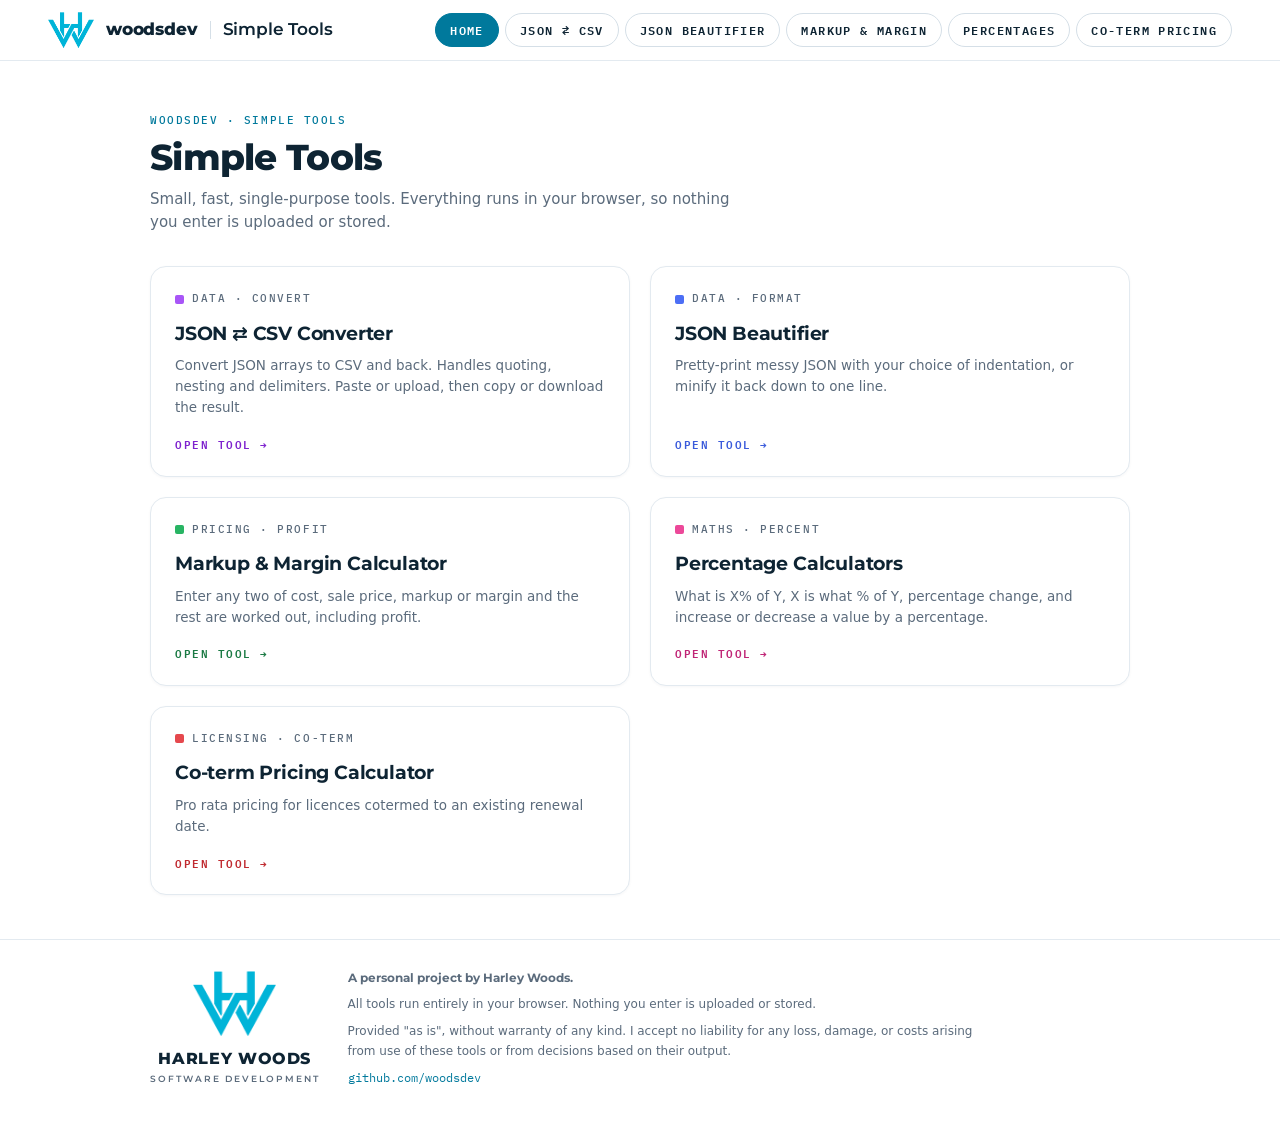
==== index.html @ 1fb64d79 "Add a JSON beautifier" ====
<!DOCTYPE html>
<html lang="en-GB">
<head>
  <meta charset="UTF-8">
  <meta name="viewport" content="width=device-width, initial-scale=1">
  <title>Simple Tools • woodsdev</title>
  <meta name="description" content="Small, fast, single-purpose tools that run entirely in your browser. Converters and calculators by Harley Woods.">
  <link rel="icon" href="data:image/svg+xml,%3Csvg xmlns='http://www.w3.org/2000/svg' viewBox='0 0 16 16'%3E%3Crect width='16' height='16' rx='3' fill='%2300b4d8'/%3E%3C/svg%3E">
  <link rel="preconnect" href="https://fonts.googleapis.com">
  <link rel="preconnect" href="https://fonts.gstatic.com" crossorigin>
  <link href="https://fonts.googleapis.com/css2?family=Montserrat:wght@600;700;800&family=IBM+Plex+Mono:wght@400;500;600&display=swap" rel="stylesheet">
  <link rel="stylesheet" href="/styles.css">
</head>
<body>

  <header class="site-head">
    <a class="brand" href="/">
      <span class="logo-mark" role="img" aria-label="Harley Woods Software Development"></span>
      <span class="wordmark"><strong>woodsdev</strong><span class="sep" aria-hidden="true"></span>Simple Tools</span>
    </a>
    <nav class="site-nav" aria-label="Tools">
      <a href="/" aria-current="page">Home</a>
      <a href="/pages/json-csv/">JSON ⇄ CSV</a>
      <a href="/pages/json-beautifier/">JSON Beautifier</a>
      <a href="/pages/markup-margin/">Markup &amp; Margin</a>
      <a href="/pages/percentage/">Percentages</a>
      <a href="/pages/coterm-pricing/">Co-term Pricing</a>
    </nav>
  </header>

  <main>
    <div class="intro">
      <p class="eyebrow">woodsdev · simple tools</p>
      <h1>Simple Tools</h1>
      <p class="lede">Small, fast, single-purpose tools. Everything runs in your browser, so nothing you enter is uploaded or stored.</p>
    </div>

    <div class="hub-grid">

      <a class="panel tool-card theme-purple" href="/pages/json-csv/">
        <p class="card-eyebrow"><span class="mark" aria-hidden="true"></span>Data · Convert</p>
        <h2>JSON ⇄ CSV Converter</h2>
        <p class="card-desc">Convert JSON arrays to CSV and back. Handles quoting, nesting and delimiters. Paste or upload, then copy or download the result.</p>
        <p class="card-go">Open tool →</p>
      </a>

      <a class="panel tool-card theme-blue" href="/pages/json-beautifier/">
        <p class="card-eyebrow"><span class="mark" aria-hidden="true"></span>Data · Format</p>
        <h2>JSON Beautifier</h2>
        <p class="card-desc">Pretty-print messy JSON with your choice of indentation, or minify it back down to one line.</p>
        <p class="card-go">Open tool →</p>
      </a>

      <a class="panel tool-card theme-green" href="/pages/markup-margin/">
        <p class="card-eyebrow"><span class="mark" aria-hidden="true"></span>Pricing · Profit</p>
        <h2>Markup &amp; Margin Calculator</h2>
        <p class="card-desc">Enter any two of cost, sale price, markup or margin and the rest are worked out, including profit.</p>
        <p class="card-go">Open tool →</p>
      </a>

      <a class="panel tool-card theme-pink" href="/pages/percentage/">
        <p class="card-eyebrow"><span class="mark" aria-hidden="true"></span>Maths · Percent</p>
        <h2>Percentage Calculators</h2>
        <p class="card-desc">What is X% of Y, X is what % of Y, percentage change, and increase or decrease a value by a percentage.</p>
        <p class="card-go">Open tool →</p>
      </a>

      <a class="panel tool-card theme-red" href="/pages/coterm-pricing/">
        <p class="card-eyebrow"><span class="mark" aria-hidden="true"></span>Licensing · Co-term</p>
        <h2>Co-term Pricing Calculator</h2>
        <p class="card-desc">Pro rata pricing for licences cotermed to an existing renewal date.</p>
        <p class="card-go">Open tool →</p>
      </a>

    </div>
  </main>

  <footer>
    <div class="foot-inner">
      <div class="foot-brand">
        <span class="foot-mark" aria-hidden="true"></span>
        <p class="foot-name">Harley Woods</p>
        <p class="foot-sub">Software Development</p>
      </div>
      <div class="foot-text">
        <p class="foot-strong">A personal project by Harley Woods.</p>
        <p>All tools run entirely in your browser. Nothing you enter is uploaded or stored.</p>
        <p>Provided "as is", without warranty of any kind. I accept no liability for any loss, damage, or costs arising from use of these tools or from decisions based on their output.</p>
        <p><a class="foot-gh" href="https://github.com/woodsdev">github.com/woodsdev</a></p>
      </div>
    </div>
  </footer>

</body>
</html>
---- styles.css ----
:root {
  --ink: #0e2433;
  --ink-soft: #5b6b7c;
  --line: #e3eaf0;
  --field-line: #d5dfe7;
  --field-invalid: #fdf3f2;
  --accent: #00b4d8;
  --accent-ink: #00799c;
  --accent-rgb: 0, 180, 216;
  --tint: #eef8fb;
  --tint-line: #cfe9f2;
  --error: #d92d20;
  --display: "Montserrat", "Segoe UI", system-ui, sans-serif;
  --mono: "IBM Plex Mono", "Consolas", monospace;
  --body: system-ui, "Segoe UI", -apple-system, sans-serif;
}

/* Per-page / per-card accent themes. Applied to <body> to theme a page,
   or to any element (e.g. a hub card) to theme just that subtree. */
.theme-red {
  --accent: #e5484d;
  --accent-ink: #c02a30;
  --accent-rgb: 229, 72, 77;
  --tint: #fdf1f1;
  --tint-line: #f6d2d3;
}

.theme-green {
  --accent: #28b463;
  --accent-ink: #1b7a44;
  --accent-rgb: 40, 180, 99;
  --tint: #eefaf3;
  --tint-line: #cfeeda;
}

.theme-pink {
  --accent: #ec4899;
  --accent-ink: #c02576;
  --accent-rgb: 236, 72, 153;
  --tint: #fdf0f7;
  --tint-line: #f6cfe5;
}

.theme-orange {
  --accent: #f97316;
  --accent-ink: #c2410c;
  --accent-rgb: 249, 115, 22;
  --tint: #fff4ec;
  --tint-line: #f8d8bd;
}

.theme-blue {
  --accent: #4c6ef5;
  --accent-ink: #3b5bdb;
  --accent-rgb: 76, 110, 245;
  --tint: #eff3fe;
  --tint-line: #cdd9f8;
}

.theme-purple {
  --accent: #a855f7;
  --accent-ink: #7e22ce;
  --accent-rgb: 168, 85, 247;
  --tint: #f8f1fe;
  --tint-line: #e6d4f8;
}

* {
  box-sizing: border-box;
}

/* The hidden attribute must win over any display rule (e.g. .conv-opts flex). */
[hidden] {
  display: none !important;
}

/* Column flex so the footer sits at the bottom of the viewport on short pages. */
body {
  margin: 0;
  display: flex;
  flex-direction: column;
  min-height: 100vh;
  font-family: var(--body);
  font-size: 15px;
  line-height: 1.4;
  background: #ffffff;
  color: var(--ink);
  -webkit-font-smoothing: antialiased;
}

::selection {
  background: rgba(var(--accent-rgb), 0.25);
}

.mark {
  display: inline-block;
  width: 9px;
  height: 9px;
  border-radius: 2px;
  background: var(--accent);
  flex: none;
}

/* ---- header ---- */

.site-head {
  display: flex;
  justify-content: space-between;
  align-items: center;
  flex-wrap: wrap;
  gap: 10px 16px;
  padding: 12px clamp(20px, 4vw, 48px);
  border-bottom: 1px solid var(--line);
}

.brand {
  display: flex;
  align-items: center;
  gap: 12px;
  text-decoration: none;
  color: inherit;
}

/* logo.png (720x564, flat colour on transparency) is used as a mask so
   the monogram takes the page accent colour. Regenerate it if
   assets/images/logo-full.png changes. */
.logo-mark {
  display: block;
  height: 36px;
  aspect-ratio: 720 / 564;
  flex: none;
  background: var(--accent);
  -webkit-mask: url(/assets/images/logo.png) no-repeat center / contain;
  mask: url(/assets/images/logo.png) no-repeat center / contain;
}

.wordmark {
  display: flex;
  align-items: center;
  white-space: nowrap;
  margin: 0;
  font-family: var(--display);
  font-size: 17px;
  font-weight: 600;
  letter-spacing: -0.01em;
}

.wordmark strong {
  font-weight: 800;
}

.wordmark .sep {
  width: 1px;
  height: 18px;
  margin: 0 12px;
  background: var(--field-line);
  flex: none;
}

/* ---- nav ---- */

.site-nav {
  display: flex;
  flex-wrap: wrap;
  gap: 6px;
}

.site-nav a {
  font-family: var(--mono);
  font-size: 11.5px;
  font-weight: 600;
  text-transform: uppercase;
  letter-spacing: 0.12em;
  color: var(--ink);
  text-decoration: none;
  padding: 8px 14px;
  border: 1px solid var(--field-line);
  border-radius: 999px;
  transition: color 0.15s, background-color 0.15s, border-color 0.15s;
}

.site-nav a:hover {
  color: var(--accent-ink);
  background: var(--tint);
  border-color: var(--accent);
}

.site-nav a[aria-current="page"] {
  color: #ffffff;
  background: var(--accent-ink);
  border-color: var(--accent-ink);
}

/* ---- intro ---- */

main {
  flex: 1 0 auto;
  width: 100%;
  max-width: 1020px;
  margin: 0 auto;
  padding: clamp(28px, 5vw, 52px) 20px 44px;
}

.intro {
  max-width: 580px;
  margin-bottom: 32px;
}

.eyebrow {
  margin: 0;
  font-family: var(--mono);
  font-size: 11px;
  font-weight: 500;
  text-transform: uppercase;
  letter-spacing: 0.14em;
  color: var(--accent-ink);
}

h1 {
  margin: 10px 0 10px;
  font-family: var(--display);
  font-size: clamp(28px, 4vw, 36px);
  font-weight: 800;
  letter-spacing: -0.02em;
  line-height: 1.1;
}

.lede {
  margin: 0;
  color: var(--ink-soft);
  line-height: 1.55;
}

/* ---- layout ---- */

.layout {
  display: grid;
  grid-template-columns: minmax(0, 1fr) 380px;
  gap: 28px;
}

/* ---- panels & form ---- */

.panel {
  background: #ffffff;
  border: 1px solid var(--line);
  border-radius: 16px;
  box-shadow: 0 1px 3px rgba(14, 36, 51, 0.04);
}

.form-panel {
  padding: 28px;
}

.panel-eyebrow,
.qgroup-label {
  margin: 0 0 18px;
  font-family: var(--mono);
  font-size: 11px;
  font-weight: 500;
  text-transform: uppercase;
  letter-spacing: 0.14em;
  color: var(--ink-soft);
}

.field-grid {
  display: grid;
  grid-template-columns: 1fr 1fr;
  gap: 18px 16px;
}

.field label {
  display: block;
  margin-bottom: 6px;
  font-size: 12.5px;
  font-weight: 600;
}

.unit {
  font-weight: 500;
  color: var(--ink-soft);
}

.field input,
.field select,
.field textarea {
  width: 100%;
  padding: 9px 12px;
  font-family: var(--mono);
  font-size: 14.5px;
  color: var(--ink);
  background: #ffffff;
  border: 1px solid var(--field-line);
  border-radius: 10px;
  transition: border-color 0.15s, background-color 0.15s, box-shadow 0.15s;
}

.field input:hover,
.field select:hover,
.field textarea:hover {
  border-color: #b9cbd8;
}

.field input:focus,
.field select:focus,
.field textarea:focus {
  outline: none;
  border-color: var(--accent);
  box-shadow: 0 0 0 3px rgba(var(--accent-rgb), 0.18);
}

.field input[aria-invalid="true"],
.field textarea[aria-invalid="true"] {
  border-color: var(--error);
  background: var(--field-invalid);
}

/* Computed (non-driver) fields on the markup & margin calculator */
.field input.computed {
  background: var(--tint);
  border-color: var(--tint-line);
}

.calc-flag {
  font-family: var(--mono);
  font-size: 9.5px;
  font-weight: 500;
  text-transform: uppercase;
  letter-spacing: 0.08em;
  color: var(--accent-ink);
  margin-left: 6px;
}

.field-error {
  margin: 6px 0 0;
  font-size: 12px;
  color: var(--error);
}

.form-note {
  margin: 20px 0 0;
  padding-top: 16px;
  border-top: 1px dashed var(--line);
  font-size: 12.5px;
  line-height: 1.55;
  color: var(--ink-soft);
}

/* ---- buttons ---- */

/* inline-flex + fixed line-height keep <button> and <label> pills the
   same height (labels otherwise inherit the body line-height). */
.btn {
  display: inline-flex;
  align-items: center;
  justify-content: center;
  line-height: 1;
  font-family: var(--mono);
  font-size: 12px;
  font-weight: 500;
  text-transform: uppercase;
  letter-spacing: 0.1em;
  color: var(--ink);
  background: #ffffff;
  border: 1px solid var(--field-line);
  border-radius: 10px;
  padding: 10px 16px;
  cursor: pointer;
  transition: border-color 0.15s, background-color 0.15s, color 0.15s;
}

.btn:hover {
  border-color: #b9cbd8;
  background: var(--tint);
}

.btn:disabled {
  opacity: 0.5;
  cursor: default;
}

.btn-primary {
  color: #ffffff;
  background: var(--accent-ink);
  border-color: var(--accent-ink);
}

.btn-primary:hover {
  background: var(--accent-ink);
  border-color: var(--accent-ink);
  filter: brightness(1.12);
}

.btn-row {
  display: flex;
  flex-wrap: wrap;
  align-items: center;
  gap: 10px;
  margin-top: 12px;
}

.file-btn {
  display: inline-flex;
}

/* Undo the .field label styling when a label doubles as a button
   (the file picker), or its height drifts from the real buttons. */
.field label.btn {
  margin-bottom: 0;
  font-size: 12px;
}

.file-btn:focus-within {
  outline: 2px solid var(--accent-ink);
  outline-offset: 2px;
}

/* ---- segmented control (radio-based) ---- */

.seg {
  display: inline-flex;
  padding: 3px;
  gap: 3px;
  background: #ffffff;
  border: 1px solid var(--field-line);
  border-radius: 10px;
}

.seg input {
  position: absolute;
  width: 1px;
  height: 1px;
  opacity: 0;
  pointer-events: none;
}

.seg label {
  font-family: var(--mono);
  font-size: 12px;
  font-weight: 500;
  color: var(--ink-soft);
  padding: 7px 12px;
  border-radius: 7px;
  cursor: pointer;
  white-space: nowrap;
  transition: color 0.15s, background-color 0.15s;
}

.seg label:hover {
  color: var(--ink);
}

.seg input:checked + label {
  color: var(--accent-ink);
  background: var(--tint);
}

.seg input:focus-visible + label {
  outline: 2px solid var(--accent-ink);
  outline-offset: 2px;
}

/* ---- checkbox options ---- */

.opt {
  display: flex;
  align-items: center;
  gap: 8px;
  font-size: 13px;
  font-weight: 600;
  cursor: pointer;
}

.opt input {
  width: 15px;
  height: 15px;
  margin: 0;
  accent-color: var(--accent-ink);
  cursor: pointer;
}

.conv-opts {
  display: flex;
  flex-direction: column;
  gap: 8px;
}

/* ---- quote slip ---- */

.quote {
  display: flex;
  flex-direction: column;
  padding: 24px;
  background: var(--tint);
}

.quote-head {
  display: flex;
  justify-content: space-between;
  align-items: baseline;
  gap: 12px;
}

.quote-eyebrow {
  display: flex;
  align-items: center;
  gap: 8px;
  margin: 0;
  font-family: var(--mono);
  font-size: 11px;
  font-weight: 600;
  text-transform: uppercase;
  letter-spacing: 0.14em;
  color: var(--ink);
}

.quote-days {
  margin: 0;
  font-family: var(--mono);
  font-size: 15px;
  font-weight: 600;
  font-variant-numeric: tabular-nums;
  color: var(--accent-ink);
}

.quote-basis {
  margin: 6px 0 18px;
  font-size: 12px;
  line-height: 1.5;
  color: var(--ink-soft);
}

.quote .qgroup-label {
  margin: 16px 0 4px;
}

.qrows {
  margin: 0;
}

.qrow {
  display: flex;
  justify-content: space-between;
  align-items: baseline;
  gap: 12px;
  padding: 7px 0;
  border-bottom: 1px solid var(--tint-line);
}

.qrow dt {
  font-size: 13px;
  color: var(--ink-soft);
}

.qrow dd {
  margin: 0;
  font-family: var(--mono);
  font-size: 14px;
  font-variant-numeric: tabular-nums;
  text-align: right;
}

/* Receipt tear line: white notches punched into the slip's edges.
   margin-top: auto pins the tear + total to the ticket's bottom edge
   when the ticket stretches to match the form panel's height. */
.quote .qrows:last-of-type {
  margin-bottom: 12px;
}

/* Bleeds 1px past the padding box, over the ticket's own border, so the
   white cutout erases the straight border and the arc ring redraws it
   curving into the groove. */
.tear {
  flex: none;
  height: 20px;
  margin: auto -25px 6px;
  position: relative;
  background:
    radial-gradient(circle at 0 50%, #ffffff 8px, var(--line) 8.6px 9.4px, transparent 10px),
    radial-gradient(circle at 100% 50%, #ffffff 8px, var(--line) 8.6px 9.4px, transparent 10px);
}

.tear::before {
  content: "";
  position: absolute;
  top: 50%;
  left: 20px;
  right: 20px;
  border-top: 2px dashed var(--tint-line);
}

.total {
  display: flex;
  flex-direction: column;
  gap: 2px;
}

.total-label {
  margin: 0;
  font-size: 12.5px;
  font-weight: 600;
  color: var(--ink-soft);
}

.total-value {
  margin: 0;
  font-family: var(--mono);
  font-size: 30px;
  font-weight: 600;
  font-variant-numeric: tabular-nums;
  letter-spacing: -0.01em;
  color: var(--accent-ink);
}

.below-cost {
  margin: 10px 0 0;
  font-size: 12px;
  color: var(--error);
}

/* ---- hub cards ---- */

.hub-grid {
  display: grid;
  grid-template-columns: 1fr 1fr;
  gap: 20px;
}

.tool-card {
  display: flex;
  flex-direction: column;
  padding: 24px;
  text-decoration: none;
  color: inherit;
  transition: border-color 0.15s, box-shadow 0.15s, transform 0.15s;
}

.tool-card:hover {
  border-color: var(--tint-line);
  box-shadow: 0 4px 14px rgba(14, 36, 51, 0.08);
  transform: translateY(-1px);
}

.card-eyebrow {
  display: flex;
  align-items: center;
  gap: 8px;
  margin: 0 0 14px;
  font-family: var(--mono);
  font-size: 11px;
  font-weight: 500;
  text-transform: uppercase;
  letter-spacing: 0.14em;
  color: var(--ink-soft);
}

.tool-card h2 {
  margin: 0 0 8px;
  font-family: var(--display);
  font-size: 19px;
  font-weight: 700;
  letter-spacing: -0.01em;
}

.card-desc {
  margin: 0 0 18px;
  font-size: 13.5px;
  line-height: 1.55;
  color: var(--ink-soft);
}

.card-go {
  margin: auto 0 0;
  font-family: var(--mono);
  font-size: 11px;
  font-weight: 600;
  text-transform: uppercase;
  letter-spacing: 0.14em;
  color: var(--accent-ink);
}

/* ---- converter (json-csv) ---- */

.conv-panel {
  padding: 28px;
}

.conv-controls {
  display: flex;
  flex-wrap: wrap;
  align-items: center;
  gap: 14px 20px;
  padding-bottom: 20px;
  margin-bottom: 20px;
  border-bottom: 1px dashed var(--line);
}

.conv-controls .field {
  display: flex;
  align-items: center;
  gap: 8px;
}

.conv-controls .field label {
  margin: 0;
  white-space: nowrap;
}

.conv-controls .field select {
  width: auto;
}

.conv-grid {
  display: grid;
  grid-template-columns: 1fr 1fr;
  gap: 20px;
}

.conv-pane textarea {
  min-height: 280px;
  font-size: 13.5px;
  line-height: 1.5;
  resize: vertical;
}

.conv-stats {
  margin: 8px 0 0;
  font-family: var(--mono);
  font-size: 11.5px;
  color: var(--ink-soft);
}

/* ---- mini calculators (percentage) ---- */

.mini-grid {
  display: grid;
  grid-template-columns: 1fr 1fr;
  gap: 20px;
}

.mini {
  padding: 24px;
}

.mini .seg {
  margin-bottom: 18px;
}

.result-row {
  display: flex;
  align-items: baseline;
  gap: 10px;
  margin-top: 18px;
  padding-top: 14px;
  border-top: 1px dashed var(--line);
}

.result-row .mark {
  align-self: center;
}

.result-value {
  margin: 0;
  font-family: var(--mono);
  font-size: 20px;
  font-weight: 600;
  font-variant-numeric: tabular-nums;
  letter-spacing: -0.01em;
  color: var(--accent-ink);
  overflow-wrap: anywhere;
}

.result-note {
  margin: 0;
  font-size: 12px;
  color: var(--ink-soft);
}

/* ---- footer ---- */

footer {
  border-top: 1px solid var(--line);
}

.foot-inner {
  display: flex;
  align-items: center;
  gap: 28px;
  max-width: 1020px;
  margin: 0 auto;
  padding: 28px 20px 36px;
}

.foot-brand {
  display: flex;
  flex-direction: column;
  align-items: center;
  flex: none;
}

.foot-mark {
  width: 84px;
  aspect-ratio: 720 / 564;
  background: var(--accent);
  -webkit-mask: url(/assets/images/logo.png) no-repeat center / contain;
  mask: url(/assets/images/logo.png) no-repeat center / contain;
}

.foot-name {
  margin: 12px 0 2px;
  font-family: var(--display);
  font-size: 16px;
  font-weight: 800;
  text-transform: uppercase;
  letter-spacing: 0.04em;
  color: var(--ink);
}

.foot-sub {
  margin: 0;
  font-family: var(--display);
  font-size: 9px;
  font-weight: 600;
  text-transform: uppercase;
  letter-spacing: 0.22em;
  color: var(--ink-soft);
}

.foot-text p {
  margin: 0 0 8px;
  max-width: 640px;
  font-size: 12px;
  line-height: 1.6;
  color: var(--ink-soft);
}

.foot-text p:last-child {
  margin-bottom: 0;
}

.foot-strong {
  font-family: var(--display);
  font-size: 13px;
  font-weight: 700;
  color: var(--ink);
}

.foot-gh {
  font-family: var(--mono);
  font-size: 11.5px;
  color: var(--accent-ink);
  text-decoration: none;
}

.foot-gh:hover {
  text-decoration: underline;
}

/* ---- responsive ---- */

@media (max-width: 860px) {
  .layout {
    grid-template-columns: minmax(0, 1fr);
  }

  .conv-grid {
    grid-template-columns: 1fr;
  }
}

@media (max-width: 560px) {
  .site-nav {
    flex-basis: 100%;
  }

  .hub-grid,
  .mini-grid {
    grid-template-columns: 1fr;
  }

  .conv-pane textarea {
    min-height: 220px;
  }

  .foot-inner {
    flex-direction: column;
    align-items: flex-start;
    gap: 16px;
  }
}

@media (max-width: 460px) {
  .field-grid {
    grid-template-columns: 1fr;
  }

  .form-panel,
  .quote,
  .conv-panel,
  .mini,
  .tool-card {
    padding: 20px;
  }

  .tear {
    margin-left: -21px;
    margin-right: -21px;
  }
}

/* ---- a11y ---- */

/* !important so the utility beats higher-specificity rules like .field input */
.visually-hidden {
  position: absolute !important;
  width: 1px !important;
  height: 1px !important;
  margin: -1px !important;
  padding: 0 !important;
  overflow: hidden !important;
  clip: rect(0 0 0 0) !important;
  white-space: nowrap !important;
  border: 0 !important;
}

:focus-visible {
  outline: 2px solid var(--accent-ink);
  outline-offset: 2px;
}

@media (prefers-reduced-motion: reduce) {
  * {
    transition: none !important;
  }
}
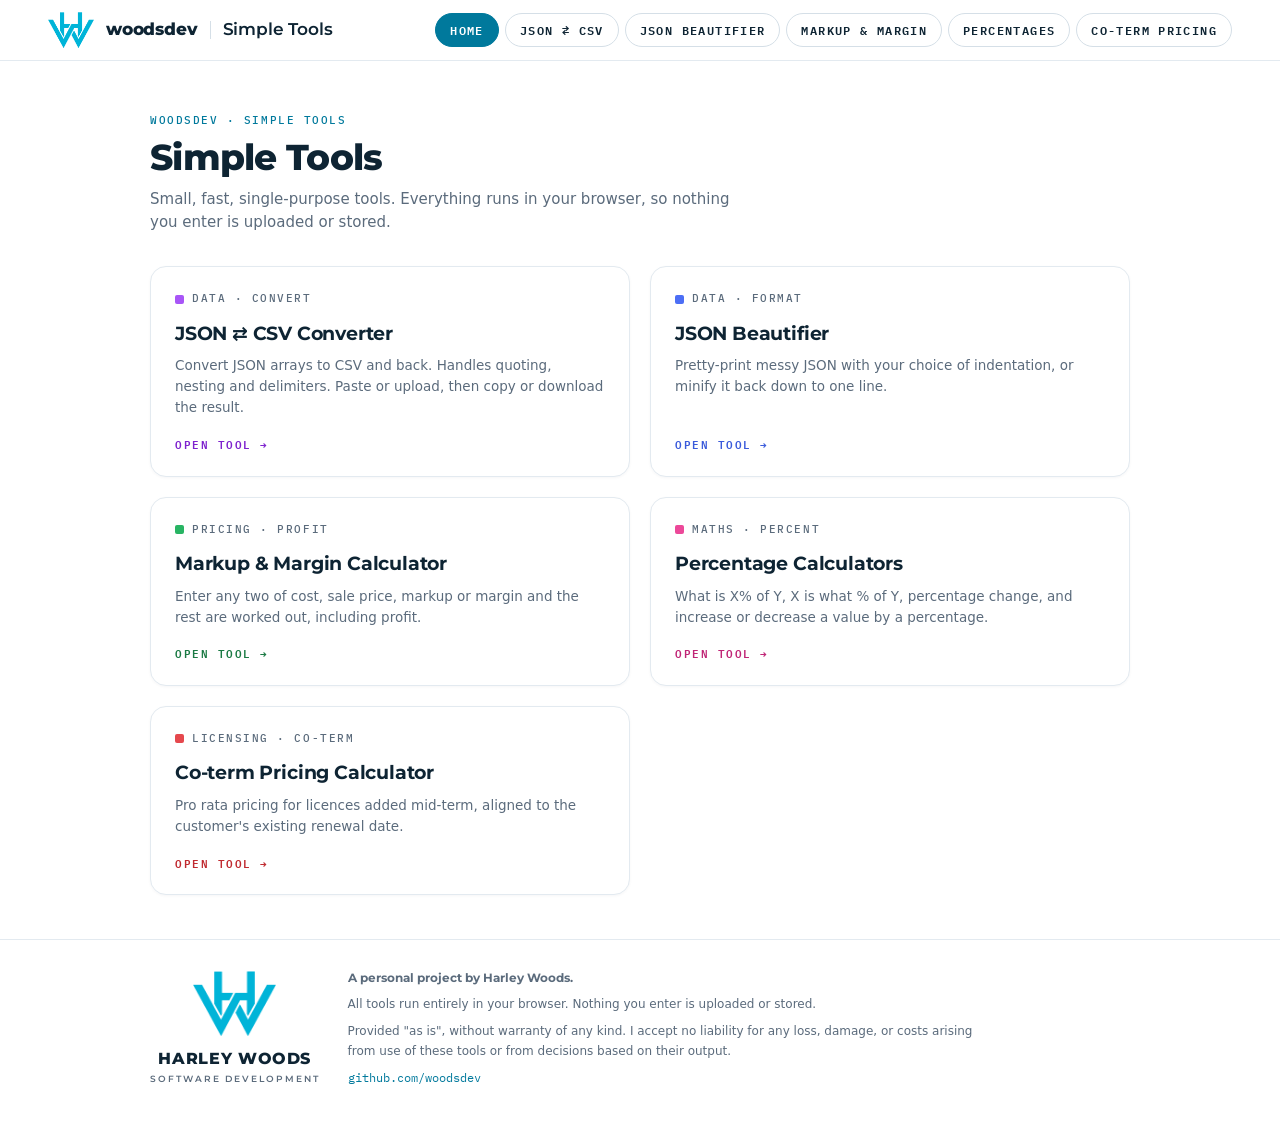
==== commit e3158638: "Modified homepage description of co-term pricing calc" ====
--- a/index.html
+++ b/index.html
@@ -68,7 +68,7 @@
       <a class="panel tool-card theme-red" href="/pages/coterm-pricing/">
         <p class="card-eyebrow"><span class="mark" aria-hidden="true"></span>Licensing · Co-term</p>
         <h2>Co-term Pricing Calculator</h2>
-        <p class="card-desc">Pro rata pricing for licences cotermed to an existing renewal date.</p>
+        <p class="card-desc">Pro rata pricing for licences added mid-term, aligned to the customer's existing renewal date.</p>
         <p class="card-go">Open tool →</p>
       </a>
 
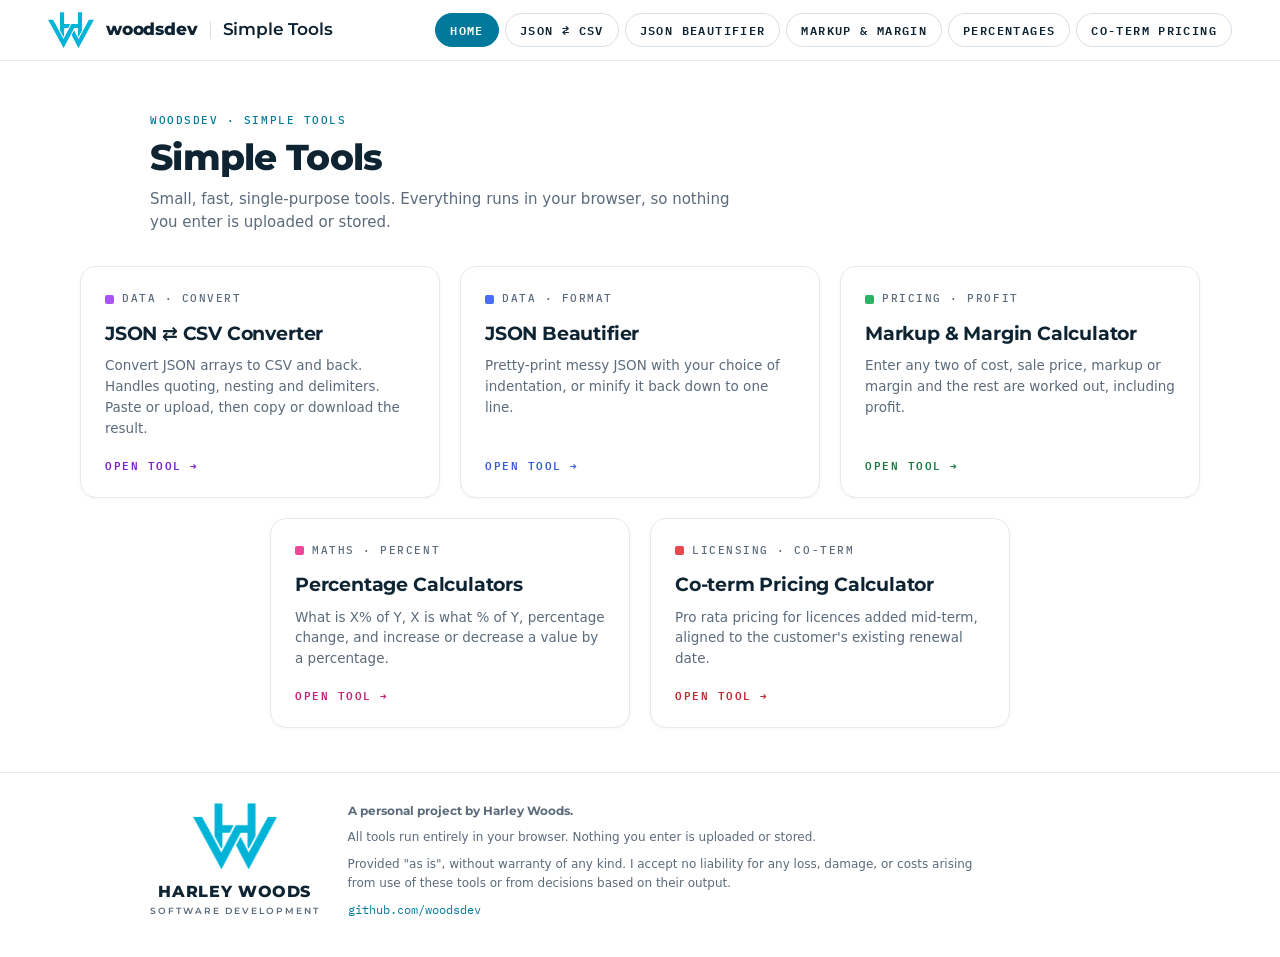
==== commit 3e96a3fc: "GitHub output now opens in new page" ====
--- a/index.html
+++ b/index.html
@@ -86,7 +86,7 @@
         <p class="foot-strong">A personal project by Harley Woods.</p>
         <p>All tools run entirely in your browser. Nothing you enter is uploaded or stored.</p>
         <p>Provided "as is", without warranty of any kind. I accept no liability for any loss, damage, or costs arising from use of these tools or from decisions based on their output.</p>
-        <p><a class="foot-gh" href="https://github.com/woodsdev">github.com/woodsdev</a></p>
+        <p><a class="foot-gh" target="_blank" href="https://github.com/woodsdev">github.com/woodsdev</a></p>
       </div>
     </div>
   </footer>
--- a/styles.css
+++ b/styles.css
@@ -621,9 +621,17 @@
 /* ---- hub cards ---- */
 
 .hub-grid {
-  display: grid;
-  grid-template-columns: 1fr 1fr;
+  --hub-w: min(1120px, calc(100vw - 40px));
+  display: flex;
+  flex-wrap: wrap;
+  justify-content: center;
   gap: 20px;
+  width: var(--hub-w);
+  margin-left: calc(50% - var(--hub-w) / 2);
+}
+
+.hub-grid .tool-card {
+  flex: 0 1 calc((100% - 40px) / 3);
 }
 
 .tool-card {
@@ -866,6 +874,10 @@
   .conv-grid {
     grid-template-columns: 1fr;
   }
+
+  .hub-grid .tool-card {
+    flex-basis: calc((100% - 20px) / 2);
+  }
 }
 
 @media (max-width: 560px) {
@@ -873,7 +885,10 @@
     flex-basis: 100%;
   }
 
-  .hub-grid,
+  .hub-grid .tool-card {
+    flex-basis: 100%;
+  }
+
   .mini-grid {
     grid-template-columns: 1fr;
   }
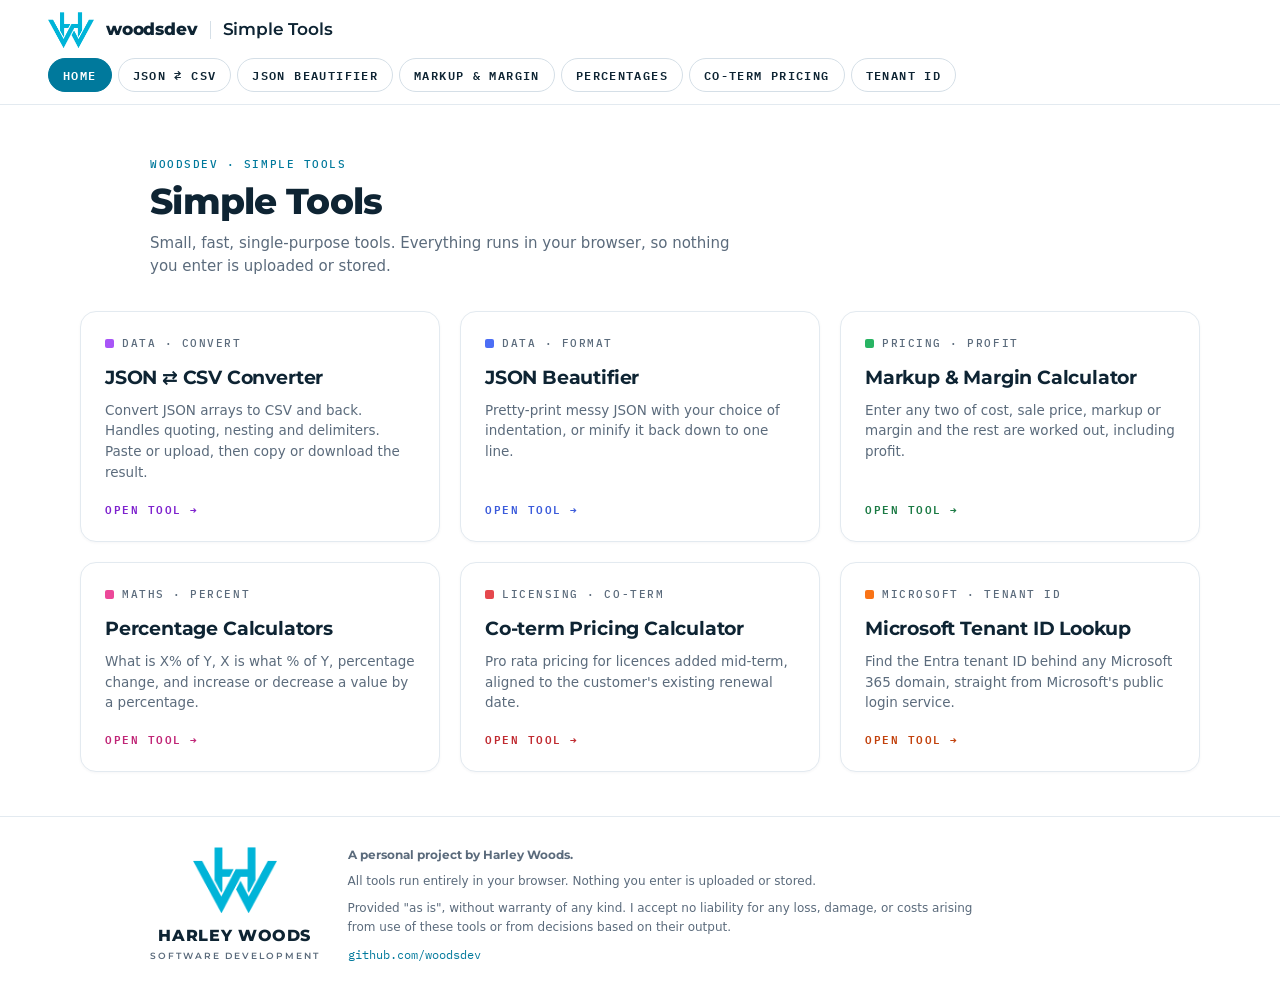
==== commit 53140453: "Created tenant ID lookup" ====
--- a/index.html
+++ b/index.html
@@ -25,6 +25,7 @@
       <a href="/pages/markup-margin/">Markup &amp; Margin</a>
       <a href="/pages/percentage/">Percentages</a>
       <a href="/pages/coterm-pricing/">Co-term Pricing</a>
+      <a href="/pages/tenant-id/">Tenant ID</a>
     </nav>
   </header>
 
@@ -72,6 +73,13 @@
         <p class="card-go">Open tool →</p>
       </a>
 
+      <a class="panel tool-card theme-orange" href="/pages/tenant-id/">
+        <p class="card-eyebrow"><span class="mark" aria-hidden="true"></span>Microsoft · Tenant ID</p>
+        <h2>Microsoft Tenant ID Lookup</h2>
+        <p class="card-desc">Find the Entra tenant ID behind any Microsoft 365 domain, straight from Microsoft's public login service.</p>
+        <p class="card-go">Open tool →</p>
+      </a>
+
     </div>
   </main>
 
--- a/styles.css
+++ b/styles.css
@@ -554,10 +554,12 @@
 
 .qrow dd {
   margin: 0;
+  min-width: 0;
   font-family: var(--mono);
   font-size: 14px;
   font-variant-numeric: tabular-nums;
   text-align: right;
+  overflow-wrap: anywhere;
 }
 
 /* Receipt tear line: white notches punched into the slip's edges.
@@ -612,6 +614,14 @@
   color: var(--accent-ink);
 }
 
+/* For long values like GUIDs. Plex Mono is 0.6em per character, so 15px
+   keeps a 36-character GUID on one line in the 380px slip. */
+.total-value.long {
+  font-size: 15px;
+  letter-spacing: 0;
+  overflow-wrap: anywhere;
+}
+
 .below-cost {
   margin: 10px 0 0;
   font-size: 12px;
@@ -920,6 +930,10 @@
   .tear {
     margin-left: -21px;
     margin-right: -21px;
+  }
+
+  .total-value.long {
+    font-size: 13.5px;
   }
 }
 
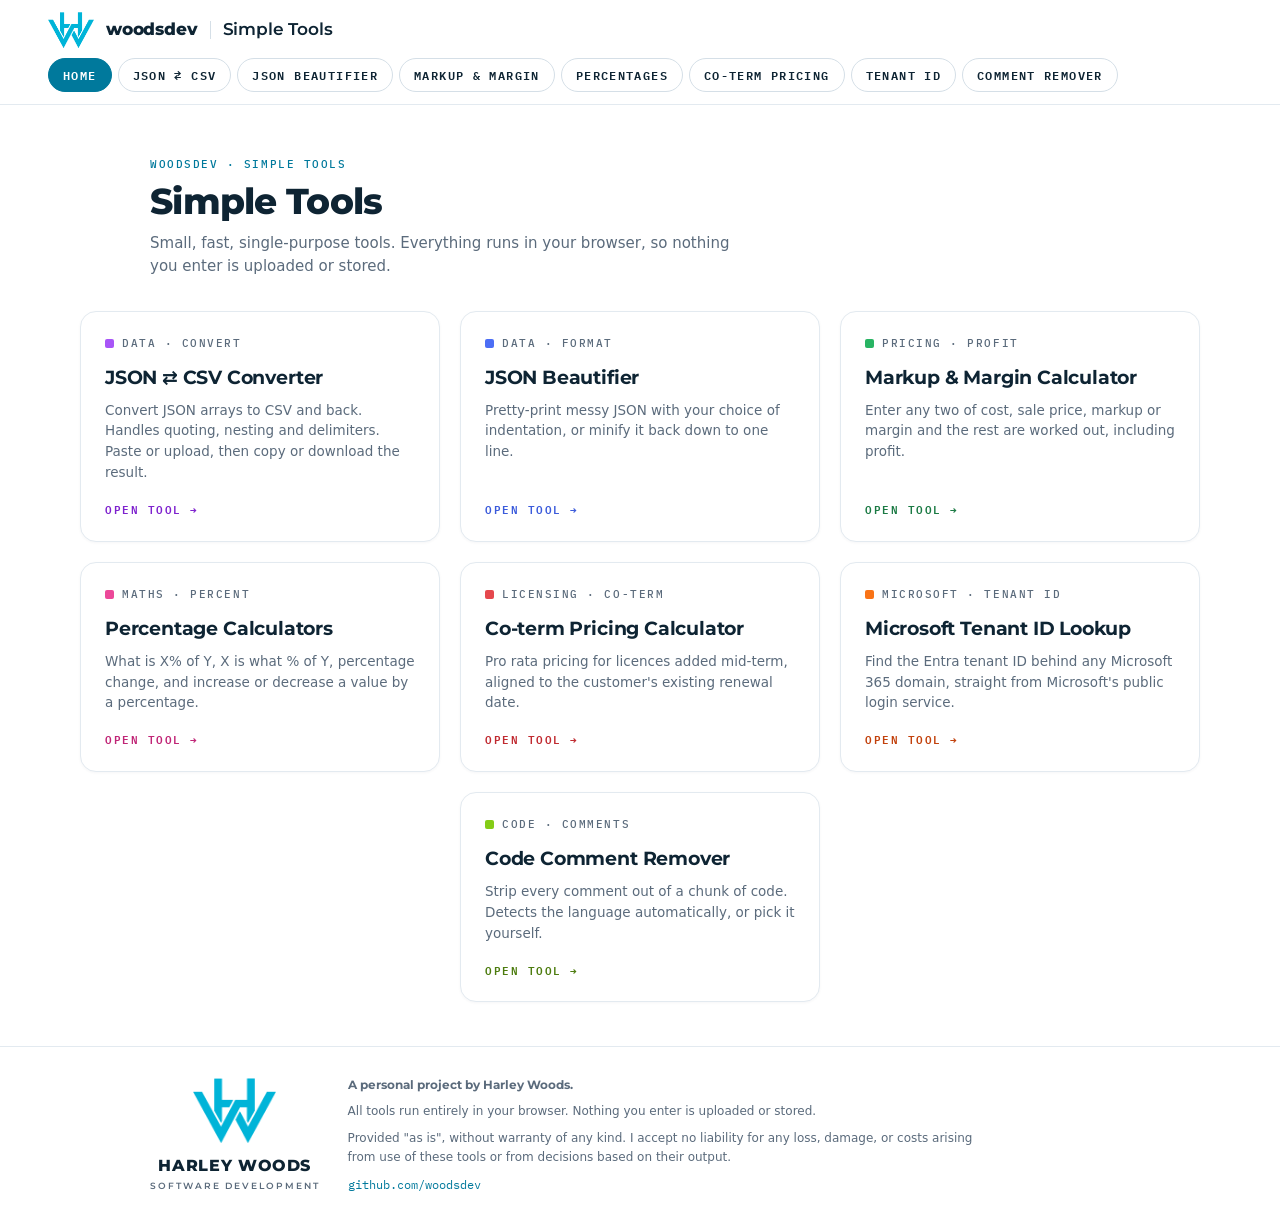
==== commit e927428e: "Implemented code comment remover" ====
--- a/index.html
+++ b/index.html
@@ -26,6 +26,7 @@
       <a href="/pages/percentage/">Percentages</a>
       <a href="/pages/coterm-pricing/">Co-term Pricing</a>
       <a href="/pages/tenant-id/">Tenant ID</a>
+      <a href="/pages/comment-remover/">Comment Remover</a>
     </nav>
   </header>
 
@@ -80,6 +81,13 @@
         <p class="card-go">Open tool →</p>
       </a>
 
+      <a class="panel tool-card theme-lime" href="/pages/comment-remover/">
+        <p class="card-eyebrow"><span class="mark" aria-hidden="true"></span>Code · Comments</p>
+        <h2>Code Comment Remover</h2>
+        <p class="card-desc">Strip every comment out of a chunk of code. Detects the language automatically, or pick it yourself.</p>
+        <p class="card-go">Open tool →</p>
+      </a>
+
     </div>
   </main>
 
--- a/styles.css
+++ b/styles.css
@@ -65,6 +65,14 @@
   --tint-line: #e6d4f8;
 }
 
+.theme-lime {
+  --accent: #84cc16;
+  --accent-ink: #4d7c0f;
+  --accent-rgb: 132, 204, 22;
+  --tint: #f5fbea;
+  --tint-line: #e0f1bb;
+}
+
 * {
   box-sizing: border-box;
 }
@@ -717,6 +725,7 @@
   display: flex;
   align-items: center;
   gap: 8px;
+  max-width: 100%;
 }
 
 .conv-controls .field label {
@@ -724,8 +733,11 @@
   white-space: nowrap;
 }
 
+/* Let a select with long options shrink instead of overflowing on phones. */
 .conv-controls .field select {
   width: auto;
+  min-width: 0;
+  flex: 0 1 auto;
 }
 
 .conv-grid {
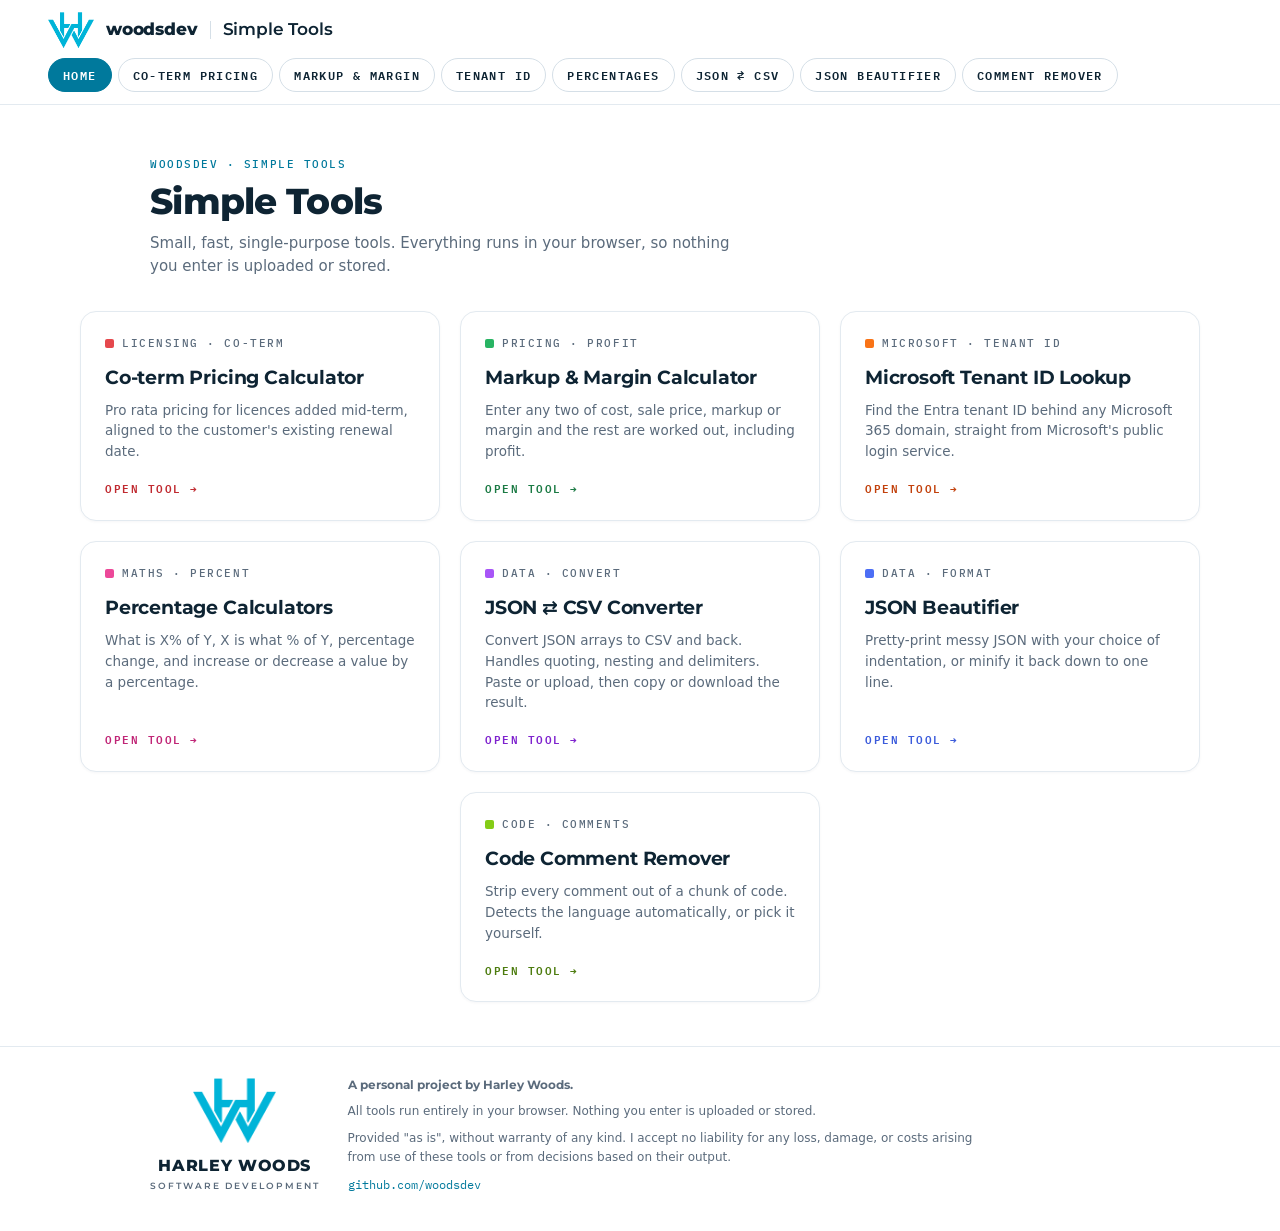
==== commit de8178a2: "Reorganised navbar" ====
--- a/index.html
+++ b/index.html
@@ -20,12 +20,12 @@
     </a>
     <nav class="site-nav" aria-label="Tools">
       <a href="/" aria-current="page">Home</a>
+      <a href="/pages/coterm-pricing/">Co-term Pricing</a>
+      <a href="/pages/markup-margin/">Markup &amp; Margin</a>
+      <a href="/pages/tenant-id/">Tenant ID</a>
+      <a href="/pages/percentage/">Percentages</a>
       <a href="/pages/json-csv/">JSON ⇄ CSV</a>
       <a href="/pages/json-beautifier/">JSON Beautifier</a>
-      <a href="/pages/markup-margin/">Markup &amp; Margin</a>
-      <a href="/pages/percentage/">Percentages</a>
-      <a href="/pages/coterm-pricing/">Co-term Pricing</a>
-      <a href="/pages/tenant-id/">Tenant ID</a>
       <a href="/pages/comment-remover/">Comment Remover</a>
     </nav>
   </header>
@@ -39,6 +39,34 @@
 
     <div class="hub-grid">
 
+      <a class="panel tool-card theme-red" href="/pages/coterm-pricing/">
+        <p class="card-eyebrow"><span class="mark" aria-hidden="true"></span>Licensing · Co-term</p>
+        <h2>Co-term Pricing Calculator</h2>
+        <p class="card-desc">Pro rata pricing for licences added mid-term, aligned to the customer's existing renewal date.</p>
+        <p class="card-go">Open tool →</p>
+      </a>
+
+      <a class="panel tool-card theme-green" href="/pages/markup-margin/">
+        <p class="card-eyebrow"><span class="mark" aria-hidden="true"></span>Pricing · Profit</p>
+        <h2>Markup &amp; Margin Calculator</h2>
+        <p class="card-desc">Enter any two of cost, sale price, markup or margin and the rest are worked out, including profit.</p>
+        <p class="card-go">Open tool →</p>
+      </a>
+
+      <a class="panel tool-card theme-orange" href="/pages/tenant-id/">
+        <p class="card-eyebrow"><span class="mark" aria-hidden="true"></span>Microsoft · Tenant ID</p>
+        <h2>Microsoft Tenant ID Lookup</h2>
+        <p class="card-desc">Find the Entra tenant ID behind any Microsoft 365 domain, straight from Microsoft's public login service.</p>
+        <p class="card-go">Open tool →</p>
+      </a>
+
+      <a class="panel tool-card theme-pink" href="/pages/percentage/">
+        <p class="card-eyebrow"><span class="mark" aria-hidden="true"></span>Maths · Percent</p>
+        <h2>Percentage Calculators</h2>
+        <p class="card-desc">What is X% of Y, X is what % of Y, percentage change, and increase or decrease a value by a percentage.</p>
+        <p class="card-go">Open tool →</p>
+      </a>
+
       <a class="panel tool-card theme-purple" href="/pages/json-csv/">
         <p class="card-eyebrow"><span class="mark" aria-hidden="true"></span>Data · Convert</p>
         <h2>JSON ⇄ CSV Converter</h2>
@@ -50,34 +78,6 @@
         <p class="card-eyebrow"><span class="mark" aria-hidden="true"></span>Data · Format</p>
         <h2>JSON Beautifier</h2>
         <p class="card-desc">Pretty-print messy JSON with your choice of indentation, or minify it back down to one line.</p>
-        <p class="card-go">Open tool →</p>
-      </a>
-
-      <a class="panel tool-card theme-green" href="/pages/markup-margin/">
-        <p class="card-eyebrow"><span class="mark" aria-hidden="true"></span>Pricing · Profit</p>
-        <h2>Markup &amp; Margin Calculator</h2>
-        <p class="card-desc">Enter any two of cost, sale price, markup or margin and the rest are worked out, including profit.</p>
-        <p class="card-go">Open tool →</p>
-      </a>
-
-      <a class="panel tool-card theme-pink" href="/pages/percentage/">
-        <p class="card-eyebrow"><span class="mark" aria-hidden="true"></span>Maths · Percent</p>
-        <h2>Percentage Calculators</h2>
-        <p class="card-desc">What is X% of Y, X is what % of Y, percentage change, and increase or decrease a value by a percentage.</p>
-        <p class="card-go">Open tool →</p>
-      </a>
-
-      <a class="panel tool-card theme-red" href="/pages/coterm-pricing/">
-        <p class="card-eyebrow"><span class="mark" aria-hidden="true"></span>Licensing · Co-term</p>
-        <h2>Co-term Pricing Calculator</h2>
-        <p class="card-desc">Pro rata pricing for licences added mid-term, aligned to the customer's existing renewal date.</p>
-        <p class="card-go">Open tool →</p>
-      </a>
-
-      <a class="panel tool-card theme-orange" href="/pages/tenant-id/">
-        <p class="card-eyebrow"><span class="mark" aria-hidden="true"></span>Microsoft · Tenant ID</p>
-        <h2>Microsoft Tenant ID Lookup</h2>
-        <p class="card-desc">Find the Entra tenant ID behind any Microsoft 365 domain, straight from Microsoft's public login service.</p>
         <p class="card-go">Open tool →</p>
       </a>
 
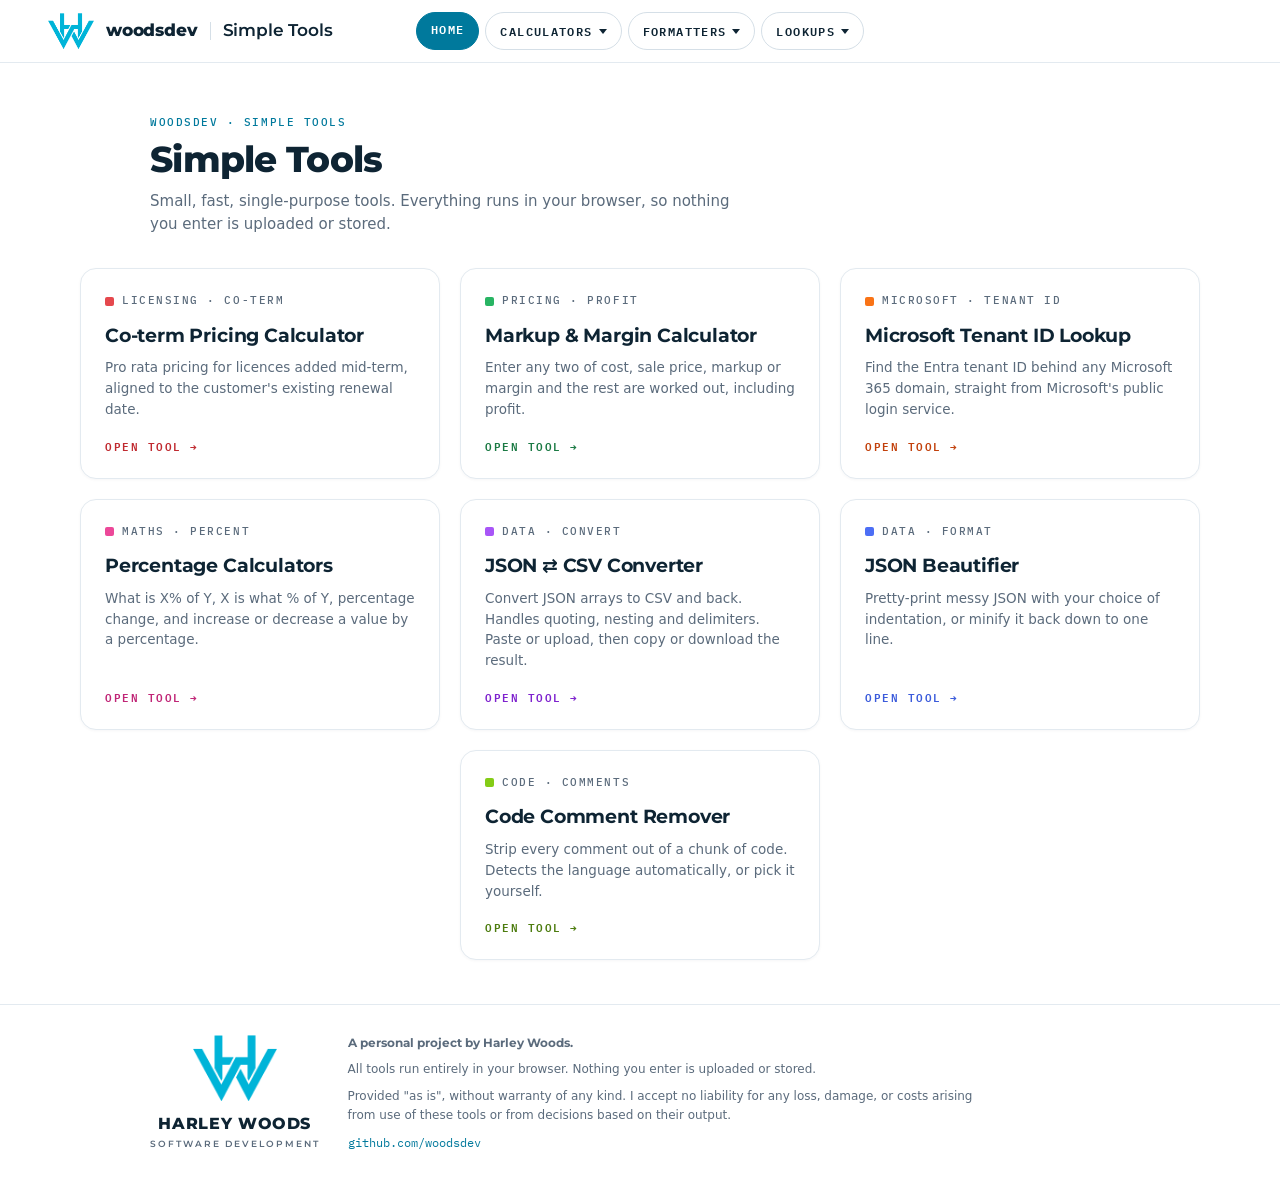
==== commit 364386f5: "Redesigned navbar to be grouped with dropdowns" ====
--- a/index.html
+++ b/index.html
@@ -20,13 +20,28 @@
     </a>
     <nav class="site-nav" aria-label="Tools">
       <a href="/" aria-current="page">Home</a>
-      <a href="/pages/coterm-pricing/">Co-term Pricing</a>
-      <a href="/pages/markup-margin/">Markup &amp; Margin</a>
-      <a href="/pages/tenant-id/">Tenant ID</a>
-      <a href="/pages/percentage/">Percentages</a>
-      <a href="/pages/json-csv/">JSON ⇄ CSV</a>
-      <a href="/pages/json-beautifier/">JSON Beautifier</a>
-      <a href="/pages/comment-remover/">Comment Remover</a>
+      <div class="nav-group">
+        <button type="button" aria-haspopup="true" aria-expanded="false">Calculators</button>
+        <div class="nav-menu">
+          <a href="/pages/coterm-pricing/">Co-term Pricing</a>
+          <a href="/pages/markup-margin/">Markup &amp; Margin</a>
+          <a href="/pages/percentage/">Percentages</a>
+        </div>
+      </div>
+      <div class="nav-group">
+        <button type="button" aria-haspopup="true" aria-expanded="false">Formatters</button>
+        <div class="nav-menu">
+          <a href="/pages/json-csv/">JSON ⇄ CSV</a>
+          <a href="/pages/json-beautifier/">JSON Beautifier</a>
+          <a href="/pages/comment-remover/">Comment Remover</a>
+        </div>
+      </div>
+      <div class="nav-group">
+        <button type="button" aria-haspopup="true" aria-expanded="false">Lookups</button>
+        <div class="nav-menu">
+          <a href="/pages/tenant-id/">Tenant ID</a>
+        </div>
+      </div>
     </nav>
   </header>
 
@@ -107,5 +122,6 @@
     </div>
   </footer>
 
+  <script src="/assets/nav.js"></script>
 </body>
 </html>
--- a/styles.css
+++ b/styles.css
@@ -111,11 +111,11 @@
 
 /* ---- header ---- */
 
+/* Three columns (brand, nav, empty) keep the nav at the true centre. */
 .site-head {
-  display: flex;
-  justify-content: space-between;
-  align-items: center;
-  flex-wrap: wrap;
+  display: grid;
+  grid-template-columns: 1fr auto 1fr;
+  align-items: center;
   gap: 10px 16px;
   padding: 12px clamp(20px, 4vw, 48px);
   border-bottom: 1px solid var(--line);
@@ -170,10 +170,12 @@
 .site-nav {
   display: flex;
   flex-wrap: wrap;
+  justify-content: center;
   gap: 6px;
 }
 
-.site-nav a {
+.site-nav > a,
+.nav-group > button {
   font-family: var(--mono);
   font-size: 11.5px;
   font-weight: 600;
@@ -181,22 +183,106 @@
   letter-spacing: 0.12em;
   color: var(--ink);
   text-decoration: none;
+  background: #ffffff;
   padding: 8px 14px;
   border: 1px solid var(--field-line);
   border-radius: 999px;
   transition: color 0.15s, background-color 0.15s, border-color 0.15s;
 }
 
-.site-nav a:hover {
+.site-nav > a:hover,
+.nav-group > button:hover {
   color: var(--accent-ink);
   background: var(--tint);
   border-color: var(--accent);
 }
 
-.site-nav a[aria-current="page"] {
+.site-nav > a[aria-current="page"],
+.nav-group.current > button {
   color: #ffffff;
   background: var(--accent-ink);
   border-color: var(--accent-ink);
+}
+
+.nav-group {
+  position: relative;
+}
+
+.nav-group > button {
+  display: inline-flex;
+  align-items: center;
+  gap: 6px;
+  cursor: pointer;
+}
+
+.nav-group > button::after {
+  content: "";
+  width: 0;
+  height: 0;
+  border-left: 4px solid transparent;
+  border-right: 4px solid transparent;
+  border-top: 5px solid currentColor;
+}
+
+/* Invisible strip so the pointer can cross the gap without the menu closing. */
+.nav-group:hover::before {
+  content: "";
+  position: absolute;
+  left: 0;
+  right: 0;
+  top: 100%;
+  height: 10px;
+}
+
+.nav-menu {
+  position: absolute;
+  top: calc(100% + 6px);
+  left: 0;
+  z-index: 20;
+  min-width: 200px;
+  display: none;
+  flex-direction: column;
+  gap: 2px;
+  padding: 6px;
+  background: #ffffff;
+  border: 1px solid var(--line);
+  border-radius: 12px;
+  box-shadow: 0 8px 24px rgba(14, 36, 51, 0.12);
+}
+
+.nav-group.open > .nav-menu {
+  display: flex;
+}
+
+@media (hover: hover) {
+  .nav-group:hover > .nav-menu {
+    display: flex;
+  }
+}
+
+.nav-menu a {
+  font-family: var(--mono);
+  font-size: 11px;
+  font-weight: 500;
+  text-transform: uppercase;
+  letter-spacing: 0.1em;
+  color: var(--ink);
+  text-decoration: none;
+  white-space: nowrap;
+  padding: 8px 12px;
+  border-radius: 8px;
+  transition: color 0.15s, background-color 0.15s;
+}
+
+.nav-menu a:hover {
+  color: var(--accent-ink);
+  background: var(--tint);
+}
+
+.nav-menu a[aria-current="page"] {
+  color: var(--accent-ink);
+  background: var(--tint);
+  font-weight: 600;
 }
 
 /* ---- intro ---- */
@@ -903,8 +989,23 @@
 }
 
 @media (max-width: 560px) {
+  .site-head {
+    grid-template-columns: 1fr;
+  }
+
   .site-nav {
-    flex-basis: 100%;
+    position: relative;
+    justify-self: stretch;
+  }
+
+  /* Menus anchor to the whole nav row on phones so they never run off screen. */
+  .nav-group {
+    position: static;
+  }
+
+  .nav-menu {
+    left: 0;
+    right: 0;
   }
 
   .hub-grid .tool-card {
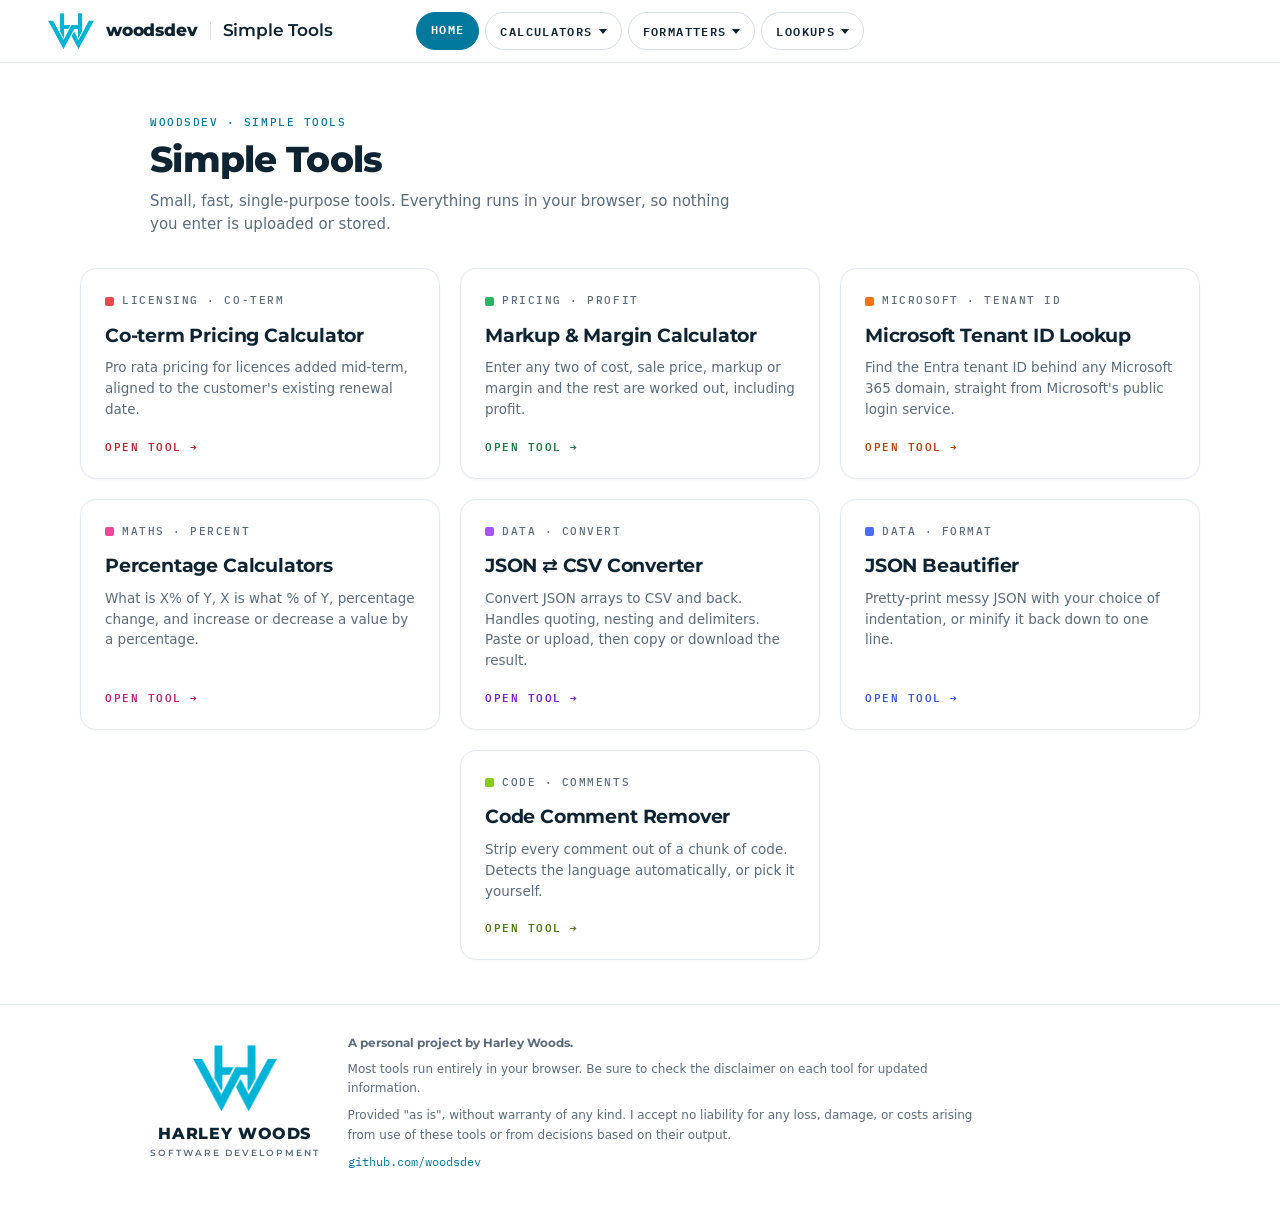
==== commit 1660ee2e: "Updated disclaimer" ====
--- a/index.html
+++ b/index.html
@@ -115,7 +115,7 @@
       </div>
       <div class="foot-text">
         <p class="foot-strong">A personal project by Harley Woods.</p>
-        <p>All tools run entirely in your browser. Nothing you enter is uploaded or stored.</p>
+        <p>Most tools run entirely in your browser. Be sure to check the disclaimer on each tool for updated information.</p>
         <p>Provided "as is", without warranty of any kind. I accept no liability for any loss, damage, or costs arising from use of these tools or from decisions based on their output.</p>
         <p><a class="foot-gh" target="_blank" href="https://github.com/woodsdev">github.com/woodsdev</a></p>
       </div>
